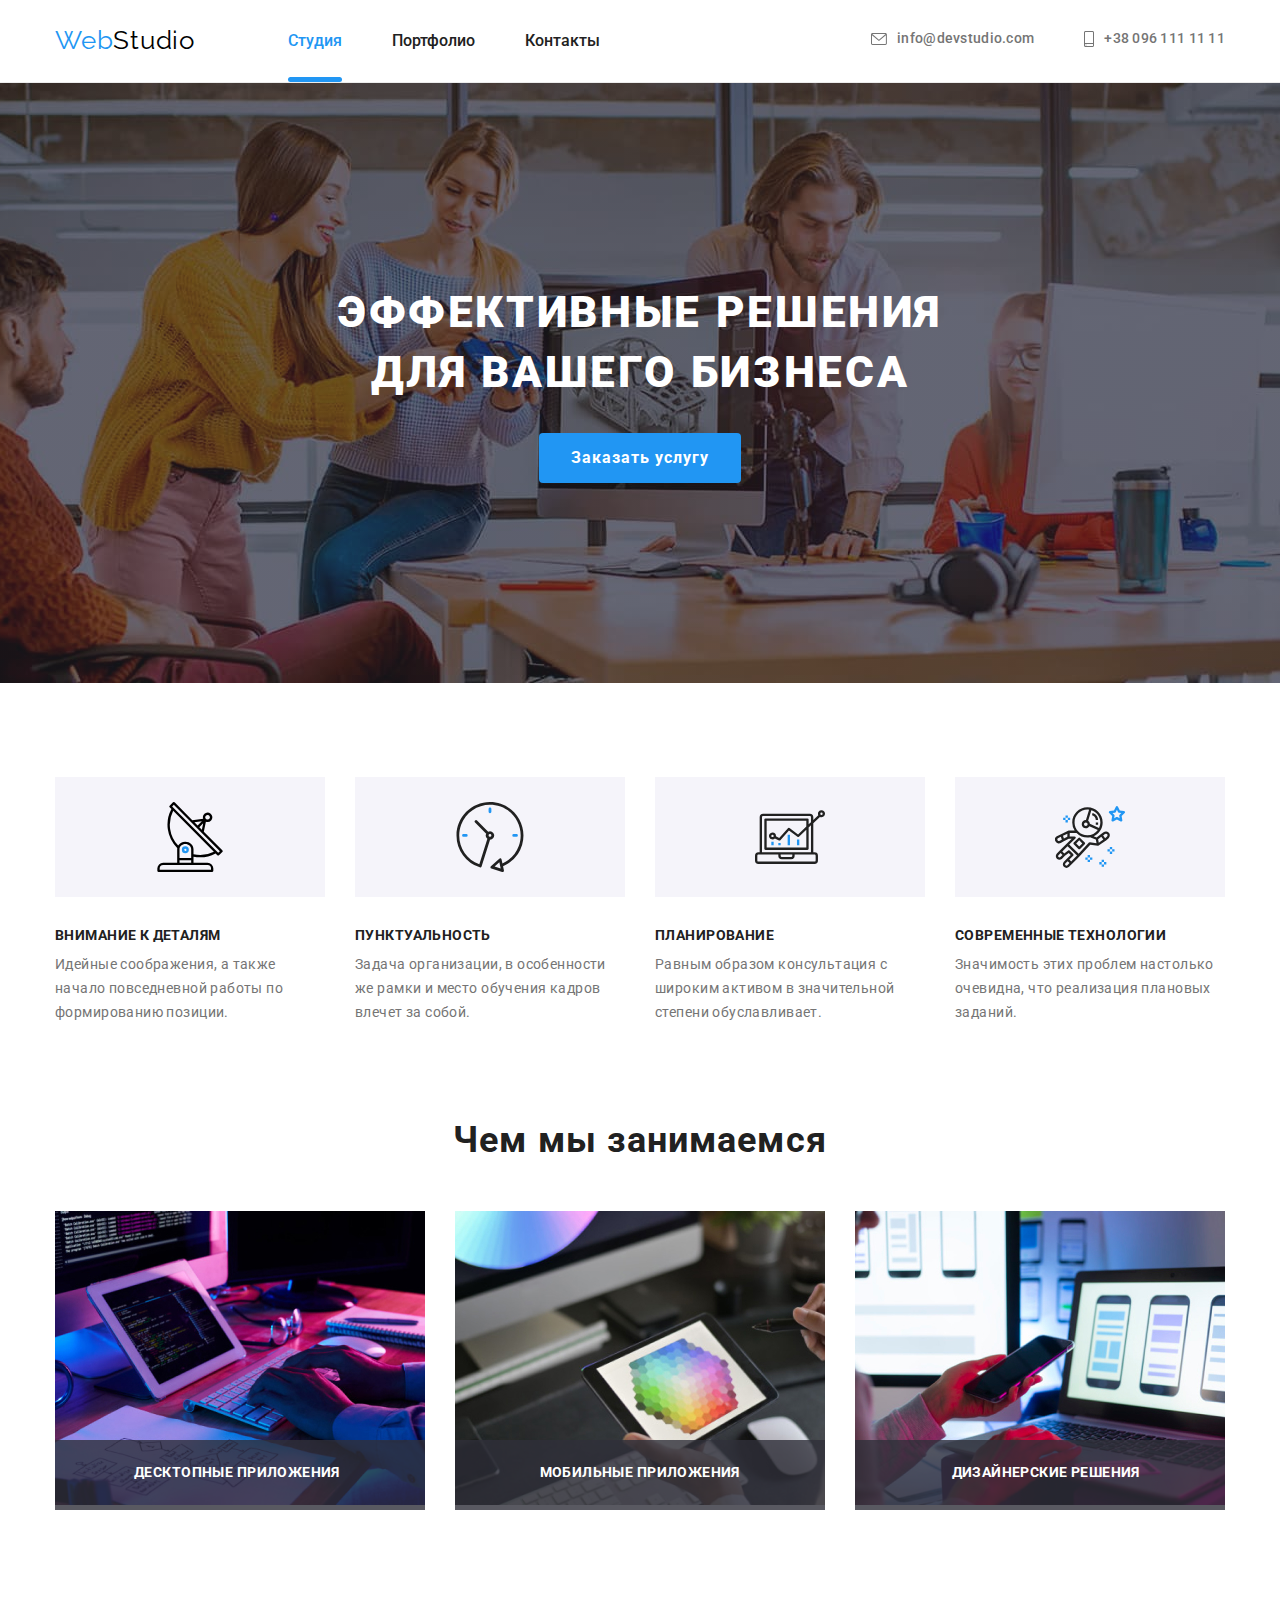
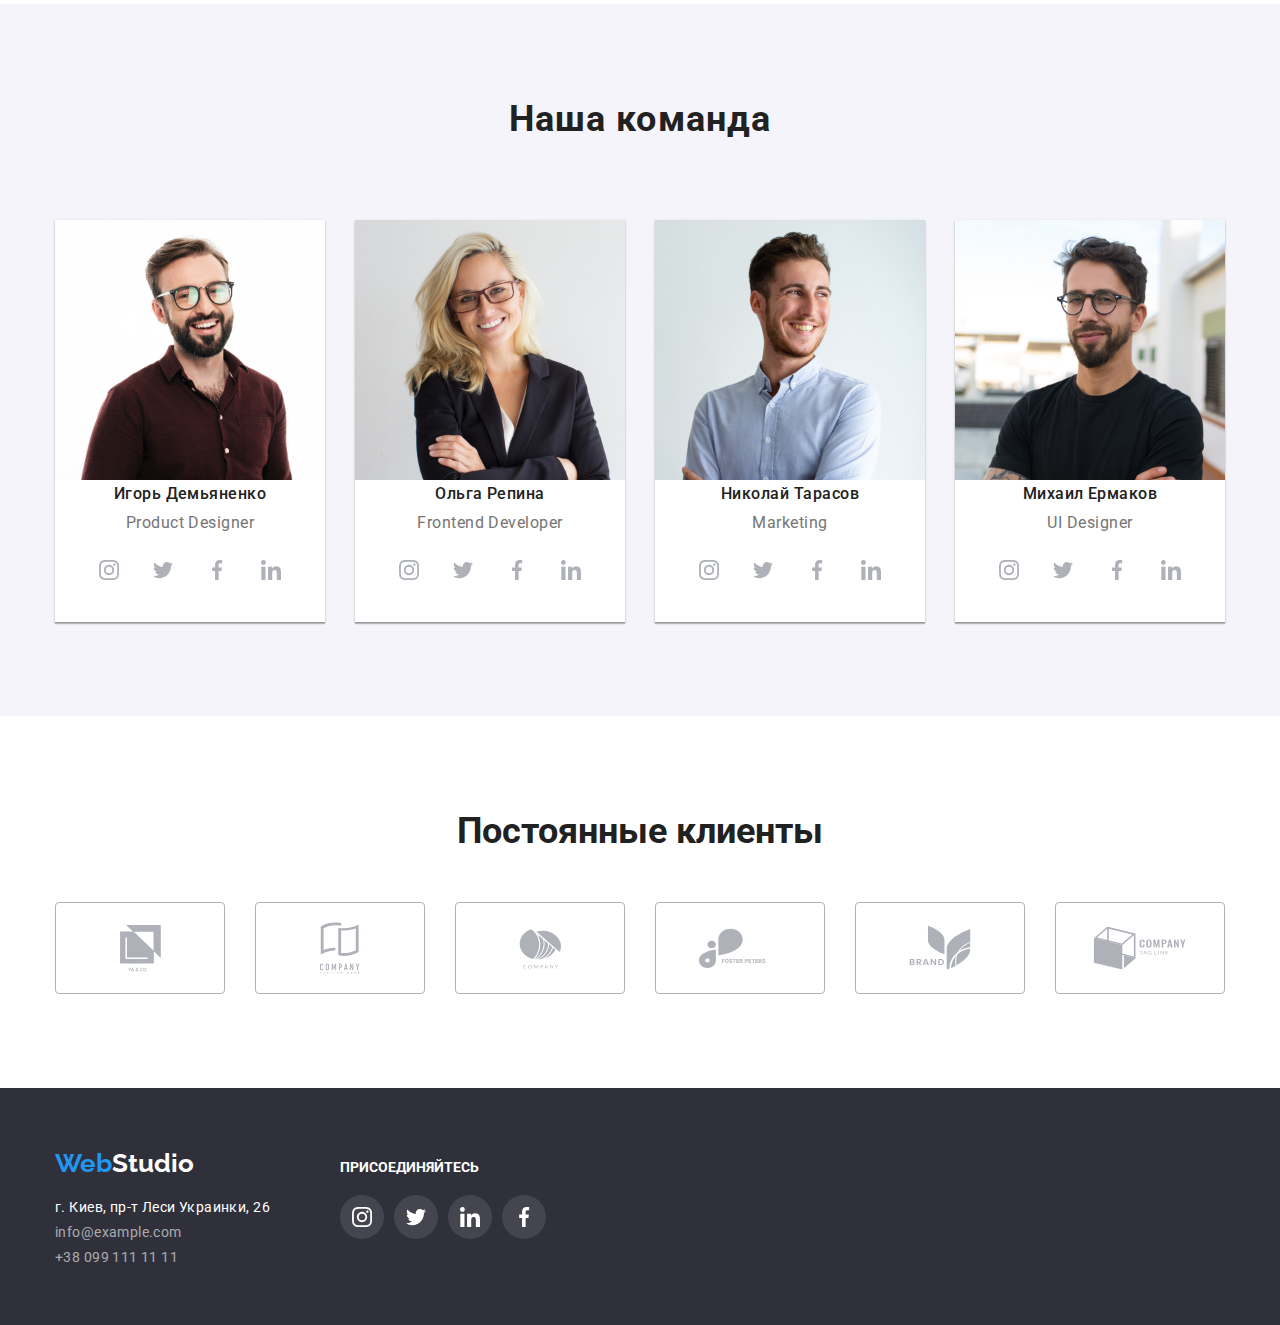
==== index.html @ 8b9a1e79 "начинаем 6 дз" ====
<!DOCTYPE html>
<html lang="ru">
<head>
    <meta charset="UTF-8">
    <meta http-equiv="X-UA-Compatible" content="IE=edge">
    <meta name="viewport" content="width=device-width, initial-scale=1.0">
    <title>goit-markup-hw-01</title>
    <link rel="preconnect" href="https://fonts.gstatic.com">
    <link href="https://fonts.googleapis.com/css2?family=Roboto:wght@400;500;700;900&display=swap" rel="stylesheet">
    <link rel="preconnect" href="https://fonts.gstatic.com">
    <link href="https://fonts.googleapis.com/css2?family=Raleway:wght@700&display=swap" rel="stylesheet">
    <link rel="stylesheet" href="https://cdnjs.cloudflare.com/ajax/libs/modern-normalize/1.0.0/modern-normalize.min.css">
    <link rel="stylesheet" href="./CSS/style.css">
</head>
<body>
    <header class="header">
        <div class="container main-nav">
        <a href="./" class="logo">
            <span class="logo-web">Web</span><span class="logo-studio">Studio</span> </a>
        <nav class="nav-font">
            <ul class="nav-list">
                <li class="item">
                    <a href="#" class="next-link active-link">Студия</a>
                </li>
                <li class="item" >
                    <a href="./portfolio.html" class="next-link">Портфолио</a>
                </li>
                <li class="item">
                    <a href="#" class="next-link">Контакты</a>
                </li>
            </ul>
        </nav>
            <ul class="contact-list">
                <li class="item">
                    <a href="mail:info@devstudio.com" class="contact-link">
                    <svg class="icon" width="16" height="12">
                        <use href="./images/icons/sprite1.svg#icon-envelope"></use>
                    </svg>
                    info@devstudio.com
                    </a>
                </li>
                <li class="item">
                    <a href="tel:+380961111111" class="contact-link">
                    <svg class="icon" width="10" height="16">
                        <use href="./images/icons/sprite1.svg#icon-smartphone"></use>
                    </svg>
                    +38 096 111 11 11
                    </a>
                </li>

            </ul>
        </div>
    
    </header>
    <main>
        <!-- hero -->
        
        <section class="hero-section hero-picture ">
        <div class="container">
          <h1 class="hero-title">Эффективные решения для вашего бизнеса</h1>
          <button class="main-button" type="button" data-modal-open>Заказать услугу</button>
        </div>
        </section>
       
        <!-- About-us -->

        <section class="section">
            <!-- <h2></h2> -->

            <div class="container">
            <ul class="about-us-list">
                <li class="item">
                    <div class="about-us-icon-box">
                        <svg width="70" height="70">
                            <use href="./images/icons/sprite1.svg#icon-antenna"></use>
                        </svg>
                    </div>
                    <h3 class="good-title">Внимание к деталям</h3>
                    <p class="about-good-title">
                        Идейные соображения, а также начало повседневной работы по формированию позиции.
                    </p>
                </li>

                <li class="item">
                    <div class="about-us-icon-box">
                        <svg width="70" height="70">
                            <use href="./images/icons/sprite1.svg#icon-clock"></use>
                        </svg>
                    </div>
                    <h3 class="good-title">Пунктуальность</h3>
                    <p class="about-good-title">
                        Задача организации, в особенности же рамки и место обучения кадров влечет за собой.
                    </p>
                </li>
                
                <li class="item">
                    <div class="about-us-icon-box">
                        <svg width="70" height="70">
                            <use href="./images/icons/sprite1.svg#icon-diagram"></use>
                        </svg>
                    </div>
                    <h3 class="good-title">Планирование</h3>
                    <p class="about-good-title">
                        Равным образом консультация с широким активом в значительной степени обуславливает.
                    </p>
                </li>
                
                <li class="item">
                    <div class="about-us-icon-box">
                        <svg width="70" height="70">
                            <use href="./images/icons/sprite1.svg#icon-astronaut"></use>
                        </svg>
                    </div>
                    <h3 class="good-title">Современные технологии</h3>
                    <p class="about-good-title">
                    Значимость этих проблем настолько очевидна, что реализация плановых заданий.
                </p>
                </li>
            </ul>
            </div>
        </section>

        <!-- what-are-we-doing -->

        <section class="what-are-we-doing-section">
            <div class="container">
            <h2 class="title">Чем мы занимаемся</h2>
            <ul class="about-images-list">
                <li class="item">
                    <div class="range-image">
                    <img src="./images/img.jpg" alt="img" width="370">
                    <div class="range">
                        <p class="range-title">ДЕСКТОПНЫЕ ПРИЛОЖЕНИЯ</p>
                    </div>
                    </div>   
                </li>
                
                <li class="item">
                    <div class="range-image">
                    <img src="./images/img2.jpg" alt="img2" width="370">
                    <div class="range">
                        <p class="range-title">МОБИЛЬНЫЕ ПРИЛОЖЕНИЯ</p>
                    </div>
                    </div>
                </li>

                <li class="item">
                    <div class="range-image">
                    <img src="./images/img3.jpg" alt="img3" width="370">
                    <div class="range">
                        <p class="range-title">ДИЗАЙНЕРСКИЕ РЕШЕНИЯ</p>
                    </div>
                    </div>
                </li>
            </ul>
            </div>
        </section>

        <!-- Our-team -->

        <section class="team-section">
            <div class="container">
            <h2 class="section-title">Наша команда</h2>
            <ul class="team-list">
                <li class="masters-item">
                    <img src="./images/pic1.jpg" alt="pic1" width="270">
                    <div class="team-card-content">
                    <h3 class="member-of-team">Игорь Демьяненко</h3>
                    <p class="position">Product Designer</p>
                    <ul class="social-media-list">
                        <li>
                            <a href="#" class="social-link">
                            <svg class="social-icon-team" width="20" height="20">
                                <use href="./images/icons/sprite1.svg#icon-instagram"></use>
                            </svg>
                            </a>
                        </li>
                        <li>
                            <a href="#" class="social-link">
                            <svg class="social-icon-team" width="20" height="20">
                                <use href="./images/icons/sprite1.svg#icon-twitter"></use>
                            </svg>
                            </a>
                        </li>
                        <li>
                            <a href="#" class="social-link">
                            <svg class="social-icon-team" width="20" height="20">
                                <use href="./images/icons/sprite1.svg#icon-facebook"></use>
                            </svg>
                            </a>
                        </li>
                        <li>
                            <a href="#" class="social-link">
                            <svg class="social-icon-team" width="20" height="20">
                                <use href="./images/icons/sprite1.svg#icon-linkedin"></use>
                            </svg>
                            </a>
                        </li>
                    </ul>
                    </div>
                </li>

                <li class="masters-item">
                    <img src="./images/pic2.jpg" alt="pic2" width="270">
                    <div class="team-card-content">
                    <h3 class="member-of-team">Ольга Репина</h3>
                    <p class="position">Frontend Developer</p>
                    <ul class="social-media-list">
                        <li>
                            <a href="#" class="social-link">
                            <svg class="social-icon-team" width="20" height="20">
                                <use href="./images/icons/sprite1.svg#icon-instagram"></use>
                            </svg>
                            </a>
                        </li>
                        <li>
                            <a href="#" class="social-link">
                            <svg class="social-icon-team" width="20" height="20">
                                <use href="./images/icons/sprite1.svg#icon-twitter"></use>
                            </svg>
                            </a>
                        </li>
                        <li>
                            <a href="#" class="social-link">
                            <svg class="social-icon-team" width="20" height="20">
                                <use href="./images/icons/sprite1.svg#icon-facebook"></use>
                            </svg>
                            </a>
                        </li>
                        <li>
                            <a href="#" class="social-link">
                            <svg class="social-icon-team" width="20" height="20">
                                <use href="./images/icons/sprite1.svg#icon-linkedin"></use>
                            </svg>
                            </a>
                        </li>
                    </ul>
                    </div>
                </li>

                <li class="masters-item">
                    <img src="./images/pic3.jpg" alt="pic3" width="270">
                    <div class="team-card-content">
                    <h3 class="member-of-team">Николай Тарасов</h3>
                    <p class="position">Marketing</p>
                    <ul class="social-media-list">
                        <li>
                            <a href="#" class="social-link">
                            <svg class="social-icon-team" width="20" height="20">
                                <use href="./images/icons/sprite1.svg#icon-instagram"></use>
                            </svg>
                            </a>
                        </li>
                        <li>
                            <a href="#" class="social-link">
                            <svg class="social-icon-team" width="20" height="20">
                                <use href="./images/icons/sprite1.svg#icon-twitter"></use>
                            </svg>
                            </a>
                        </li>
                        <li>
                            <a href="#" class="social-link">
                            <svg class="social-icon-team" width="20" height="20">
                                <use href="./images/icons/sprite1.svg#icon-facebook"></use>
                            </svg>
                            </a>
                        </li>
                        <li>
                            <a href="#" class="social-link">
                            <svg class="social-icon-team" width="20" height="20">
                                <use href="./images/icons/sprite1.svg#icon-linkedin"></use>
                            </svg>
                            </a>
                        </li>
                    </ul>
                    </div>
                </li>

                <li class="masters-item">
                    <img src="./images/pic4.jpg" alt="pic4" width="270">
                    <div class="team-card-content" >
                    <h3 class="member-of-team">Михаил Ермаков</h3>
                    <p class="position">UI Designer</p>
                    <ul class="social-media-list">
                        <li>
                            <a href="#" class="social-link">
                            <svg class="social-icon-team" width="20" height="20">
                                <use href="./images/icons/sprite1.svg#icon-instagram"></use>
                            </svg>
                            </a>
                        </li>
                        <li>
                            <a href="#" class="social-link">
                            <svg class="social-icon-team" width="20" height="20">
                                <use href="./images/icons/sprite1.svg#icon-twitter"></use>
                            </svg>
                            </a>
                        </li>
                        <li>
                            <a href="#" class="social-link">
                            <svg class="social-icon-team" width="20" height="20">
                                <use href="./images/icons/sprite1.svg#icon-facebook"></use>
                            </svg>
                            </a>
                        </li>
                        <li>
                            <a href="#" class="social-link">
                            <svg class="social-icon-team" width="20" height="20">
                                <use href="./images/icons/sprite1.svg#icon-linkedin"></use>
                            </svg>
                            </a>
                        </li>
                    </ul>
                    </div>
                </li>
            </ul>
            </div>
        </section>

        <!-- постоянные клиенты секция -->
        <section class="client-section">
            <div class="container">
                <h2 class="title-client">Постоянные клиенты</h2>
                <ul class="client-list">
                    <li class="client-item-position">
                        <a class="client-link" href="#">
                        <svg class="client-icon" width="41" height="46.7">
                            <use href="./images/icons/sprite1.svg#icon-group1"></use>
                        </svg>
                        </a>
                    </li>
                    <li class="client-item-position">
                        <a class="client-link" href="#">
                        <svg class="client-icon" width="40" height="52">
                            <use href="./images/icons/sprite1.svg#icon-group2"></use>
                        </svg>
                        </a>
                    </li>
                    <li class="client-item-position">
                        <a class="client-link" href="#">
                        <svg class="client-icon" width="42.46" height="43.18">
                            <use href="./images/icons/sprite1.svg#icon-group3"></use>
                        </svg>
                        </a>
                    </li>
                    <li class="client-item-position">
                        <a class="client-link" href="#">
                        <svg class="client-icon" width="84.44" height="40.62">
                            <use href="./images/icons/sprite1.svg#icon-group4"></use>
                        </svg>
                        </a>
                    </li>
                    <li class="client-item-position">
                        <a class="client-link" href="#">
                        <svg class="client-icon" width="62.54" height="45.43">
                            <use href="./images/icons/sprite1.svg#icon-group5"></use>
                        </svg>
                        </a>
                    </li>
                    <li class="client-item-position">
                        <a class="client-link" href="#">
                        <svg class="client-icon" width="93.79" height="43.93">
                            <use href="./images/icons/sprite1.svg#icon-group6"></use>
                        </svg>
                        </a>
                    </li>
                </ul>
            </div>
        </section>

    </main>
    <footer class="footer footer-section">
        <div class="container footer-box">
        <div class="footer-contacts">
        <a href="./" class="logo-footer"> <span class="logo-web-footer">Web</span><span class="logo-studio-footer">Studio</span></a>
        <address>
            <ul class="contact-list-footer">
                <li>
                    <p class="adress-nav">г. Киев, пр-т Леси Украинки, 26</p>
                </li>
                <li>
                    <a href="mail:info@example.com" class="contact-link-footer">info@example.com</a>
                </li>
                <li>
                    <a href="tel:+380991111111" class="contact-link-footer-tel">+38 099 111 11 11</a>
                </li>
            </ul>
        </address>
        </div>

        <div class="footer-social-media-list">
            <p class="join">ПРИСОЕДИНЯЙТЕСЬ</p>
            <ul class="sml-footer">
                <li class="sml-item">
                    <a class="social-link-footer sm-link-footer" href="#">
                    <svg class="footer-social-icon" width="20px" height="20px">
                        <use href="./images/icons/sprite1.svg#icon-instagram"></use>
                    </svg>
                    </a>
                </li>
                <li class="sml-item">
                    <a class="social-link-footer sm-link-footer" href="#">
                    <svg class="footer-social-icon" width="20px" height="20px">
                        <use href="./images/icons/sprite1.svg#icon-twitter"></use>
                    </svg>
                    </a>
                </li>
                <li class="sml-item">
                    <a class="social-link-footer sm-link-footer" href="#">
                    <svg class="footer-social-icon" width="20px" height="20px">
                        <use href="./images/icons/sprite1.svg#icon-linkedin"></use>
                    </svg>
                    </a>
                </li>
                <li class="sml-item">
                    <a class="social-link-footer sm-link-footer" href="#">
                    <svg class="footer-social-icon" width="20px" height="20px">
                        <use href="./images/icons/sprite1.svg#icon-facebook"></use>
                    </svg>
                    </a>
                </li>
            </ul>
        </div>
        </div>
     
    </footer>
    <div class="backdrop is-hidden" data-modal>
        <div class="modal">
            <button class="modal-button" data-modal-close>
                <svg class="modal-icon">
                    <use href="./images/icons/sprite1.svg#icon-close-black"></use>
                </svg>
            </button>
        </div>

    </div>
<script src="./js/modal.js"></script>
</body>
</html>
---- CSS/style.css ----
/* Общее для двух страниц */
:root {
  --main-text-color: #212121;
  --title-text-color: #757575;
  --accent-color: #2196f3;
  --white-color: #ffffff;
  --back-color: #2f303a;
  --background-color: #f5f4fa;
  --box-shadow-color: 0px 1px 3px rgba(0, 0, 0, 0.12),
    0px 1px 1px rgba(0, 0, 0, 0.14), 0px 2px 1px rgba(0, 0, 0, 0.2);
  --main-font: "Roboto", sans-serif;
  --icon-color: #afb1b8;
  --accent-font: "Raleway", sans-serif;
}
*,
*::before,
*::after {
  box-sizing: border-box;
  margin: 0;
  padding: 0;
}
body {
  font-family: var(--main-font);
  color: var(--main-text-color);
}

.img {
  display: block;
  max-width: 100%;
  height: auto;
}

ul {
  list-style: none;
}
a {
  display: block;
  color: inherit;
  text-decoration: none;
}

.section {
  padding-bottom: 94px;
  padding-top: 94px;
}
/* Header-styles */
.header {
  color: var(--main-text-color);
  border-bottom: 1px solid #ececec;
}
.container {
  width: 1200px;
  margin: 0 auto;
  padding: 0 15px;
}

/* logotype */
.logo {
  display: inline-block;
  margin-right: 93px;

  font-family: var(--accent-font);
  font-size: 26px;
  letter-spacing: 0.03em;
}

.logo-web {
  color: var(--accent-color);
}
.logo-studio {
  color: black;
}
/* navigation */
/* выравниваю-с-помощью-флекс */
.main-nav {
  display: flex;
  align-items: center;
}

.nav-list a:hover,
.nav-list a:focus {
  color: var(--accent-color);
}
.nav-list {
  display: flex;
}
.nav-list .item {
  margin-right: 50px;
}

.nav-list .item:last-child {
  margin-right: 0px;
}

.nav-font {
  font-weight: 500;
}
.active-link {
  position: relative;

  color: var(--accent-color);
}

.active-link::after {
  content: "";
  display: block;
  width: 100%;
  height: 5px;
  background-color: var(--accent-color);
  border-radius: 4px;

  position: absolute;
  left: 0;
  bottom: 0;
}

.next-link {
  display: block;
  padding-top: 32px;
  padding-bottom: 32px;
}

.contact-link {
  font-family: var(--main-font);
  font-weight: 500;
  font-size: 14px;
  line-height: 1.143px;
  letter-spacing: 0.02em;
  color: var(--title-text-color);

  display: inline-flex;
  align-items: center;
}

.contact-list li:not(:first-child) {
  margin-left: 50px;
}

.contact-list {
  margin-left: auto;
  display: flex;
  color: var(--main-text-color);
}

.contact-list .item + .item {
  margin-left: 50px;
}
.contact-list a:hover {
  color: var(--accent-color);
}

.icon {
  fill: currentColor;
  margin-right: 10px;
}
/* Header-styles */

/* Main-styles */
/* Hero */
.hero-section {
  background-color: var(--back-color);
  color: var(--white-color);
  height: 600px;

  padding-top: 200px;
  padding-bottom: 200px;
  text-align: center;
}

.hero-picture {
  max-width: 1600px;
  margin-left: auto;
  margin-right: auto;
  background-image: linear-gradient(
      rgba(47, 48, 58, 0.4),
      rgba(47, 48, 58, 0.4)
    ),
    url(../images/Fonhero.jpg);
  background-repeat: no-repeat;
  background-position: center;
  background-size: cover;
}

.hero-title {
  margin: 0 auto;
  width: 696px;

  margin-bottom: 30px;
  font-weight: 900;
  font-size: 44px;
  line-height: 1.363;
  text-align: center;
  letter-spacing: 0.06em;
  text-transform: uppercase;
}

.main-button {
  min-width: 200px;
  padding: 10px 32px;
  border: none;
  border-radius: 4px;

  font-weight: 700;
  font-size: 16px;
  line-height: 1.875;
  align-items: center;
  text-align: center;
  letter-spacing: 0.06em;
  color: var(--white-color);
  background-color: var(--accent-color);
}

.main-button:hover,
.main-button:focus {
  background-color: var(--accent-color);
  color: var(--white-color);
  cursor: pointer;
}

/* Hero */

/* About-us */
.about-us-icon-box {
  width: 270px;
  height: 120px;
  display: flex;
  justify-content: center;
  align-items: center;
  margin-bottom: 30px;
  background-color: var(--background-color);
}
.about-us-list {
  display: flex;
}

.about-us-list .item {
  margin-right: 30px;
}
.about-us-list .item:last-child {
  margin-right: 0px;
}

.good-title {
  width: 270px;
  margin-bottom: 10px;

  font-family: var(--main-font);
  font-weight: 700;
  font-size: 14px;
  line-height: 1.143;
  letter-spacing: 0.03em;
  text-transform: uppercase;
  color: var(--main-text-color);
}
.about-good-title {
  width: 270px;

  font-family: var(--title-text-color);
  font-weight: 400;
  font-size: 14px;
  line-height: 1.714;
  letter-spacing: 0.03em;
  color: var(--title-text-color);
}
/* About-us */

/* What-are-we-doing */
.what-are-we-doing-section {
  padding-top: 0px;
  padding-bottom: 94px;
}
.about-images-list {
  display: inline-block;
  display: flex;
}

.about-images-list li {
  width: 370px;
}

.about-images-list li:not(:last-child) {
  margin-right: 30px;
}
.title {
  margin: 0 auto;
  margin-bottom: 50px;

  font-size: 36px;
  line-height: 1.167;
  letter-spacing: 0.03em;
  color: var(--main-text-color);
  text-align: center;
}

.range-image {
  position: relative;
}

.range-image::before {
  content: "";
  display: inline-block;
  position: absolute;
  width: 100%;
  height: 70px;
  bottom: 0;
  background-color: #2f303acc;
}

.range {
  position: absolute;
  bottom: 10%;
  right: 23%;
}

.range-title {
  font-family: var(--main-font);
  font-weight: 700;
  font-size: 14px;
  line-height: 1.142;
  letter-spacing: 0.03em;
  color: var(--white-color);
  /* text-align: center; */
}

/* What-are-we-doing */

/* Our-team */
.team-section {
  background-color: var(--background-color);
  padding-top: 94px;
  padding-bottom: 94px;
}

.team-list {
  display: flex;
  flex-wrap: wrap;
}

.team-list > .masters-item {
  background-color: var(--white-color);
  box-shadow: 0px 1px 3px rgba(0, 0, 0, 0.12), 0px 1px 1px rgba(0, 0, 0, 0.14),
    0px 2px 1px rgba(0, 0, 0, 0.2);

  margin-top: 30px;
}

.team-list > .masters-item:not(:first-child) {
  margin-left: 30px;
}

.section-title {
  margin-bottom: 50px;

  font-size: 36px;
  line-height: 1.167;
  letter-spacing: 0.03em;
  color: var(--main-text-color);
  text-align: center;
}

.team-content {
  padding: 30px 0;
  box-shadow: var(--box-shadow-color);
  border-radius: 0px 0px 4px 4px;
}
.masters-item {
  width: 270px;
  text-align: center;
}
.member-of-team {
  margin-bottom: 10px;

  font-weight: 500;
  font-size: 16px;
  line-height: 1.187;
  letter-spacing: 0.03em;
  color: var(--main-text-color);
}
.position {
  font-weight: 400;
  font-size: 16px;
  line-height: 1.187;
  letter-spacing: 0.03em;
  margin-bottom: 16px;
  color: var(--title-text-color);
}

.social-media-list {
  display: flex;
  justify-content: center;
  margin-bottom: 30px;
  margin-left: 32px;
  margin-right: 32px;
}
.social-media-list li:not(:last-child) {
  margin-right: 10px;
}

.social-link {
  width: 44px;
  height: 44px;
  border-radius: 50%;
  display: flex;
  justify-content: center;
  align-items: center;
}

.social-link {
  fill: var(--icon-color);
}

.social-link:hover,
.social-link:focus {
  background-color: var(--accent-color);
  fill: var(--white-color);
}

/* третий вариант НЕ ВаРиант */
/* .social-link {
  color: var(--white-color);
  background-color: var(--accent-color);
}

.social-link:hover {
  color: var(--white-color);
  background-color: var(--accent-color);
} */

/* Второй вариант не подошел */

/* .icon-hover:hover,
.icon-hover:focus {
  background-color: var(--accent-color);
}

.social-link:hover .social-icon-team,
.social-link:focus .social-icon-team {
  fill: var(--white-color);
} */

/* Первый вариант не подошел */

/* .social-media-list li:hover {
  background-color: var(--accent-color);
}

.social-icon-team:hover {
  fill: var(--white-color);
} */

.sm-link-footer {
  color: inherit;
  background-color: rgba(255, 255, 255, 0.1);
}
.social-link-footer {
  width: 44px;
  height: 44px;
  display: flex;
  justify-content: center;
  align-items: center;
  border-radius: 50%;
}

.social-link-footer:hover {
  background-color: var(--accent-color);
}
/* Our-team */

/* Client-section */

.client-section {
  padding: 94px 0;
  margin: 0 auto;
}

.title-client {
  margin-bottom: 50px;
  text-align: center;
  font-weight: 700;
  font-size: 36px;
  line-height: 1.17;
}

.client-list {
  display: flex;
  flex-wrap: wrap;
}
.client-list > .client-item-position:not(:last-child) {
  margin-right: 30px;
}

.client-link {
  width: 170px;
  height: 92px;
  display: flex;
  justify-content: center;
  align-items: center;
  border-radius: 4px;
  border: 1px solid var(--icon-color);
  color: var(--icon-color);
}
.client-icon {
  display: flex;
  max-width: 100%;
  fill: currentColor;
}

.client-link:hover .client-icon,
.client-link:focus .client-icon {
  fill: var(--accent-color);
}

.client-link:hover,
.client-link:focus {
  border-color: var(--accent-color);
}

/* Client-section */

/* Contacts-footer */

.footer {
  padding-top: 60px;
  padding-bottom: 60px;
  background-color: var(--back-color);
}
.footer-section {
  /* padding: 94px 0; */
  margin: 0 auto;
}

.footer-box {
  display: flex;
  align-items: baseline;
}
.footer-contacts {
  margin-right: 70px;
}
.logo-footer {
  display: inline-block;
  /* margin-top: 60px; */
  margin-bottom: 20px;
  font-family: var(--accent-font);
  font-weight: 700;
  font-style: normal;
  font-size: 26px;
  line-height: 1.174;
}

.logo-footer-portfolio {
  display: inline-block;
  /* margin-top: 60px; */
  margin-bottom: 20px;
  font-family: var(--accent-font);
  font-weight: 700;
  font-style: normal;
  font-size: 26px;
  line-height: 1.174;
}
.logo-web-footer {
  color: var(--accent-color);
}

.logo-studio-footer {
  color: var(--white-color);
}

.contact-list-footer {
  display: flex;
  flex-direction: column;

  font-style: normal;
  font-weight: 400;
  font-size: 14px;
  letter-spacing: 00.03em;
  color: var(--main-text-color);
}
.adress-nav {
  margin-bottom: 9px;
  color: var(--white-color);
}
.contact-link-footer {
  display: inline-block;
  margin-bottom: 9px;
  color: rgba(255, 255, 255, 0.6);
}
.contact-link-footer-tel {
  display: inline-block;
  color: rgba(255, 255, 255, 0.6);
}

.join {
  margin-bottom: 20px;
  font-size: 14px;
  line-height: 1.143;
  font-weight: 700;
  text-transform: uppercase;
  color: var(--white-color);
}

.footer-social-icon {
  fill: var(--white-color);
}
.sml-footer {
  display: flex;
}

.sml-item:not(:last-child) {
  margin-right: 10px;
}

/* contacts-footer */

/* PORTFOLIO-STILES */

/* Header-stiles-portfolio-copy-from-main*/

.button-section {
  padding-top: 94px;
  padding-bottom: 94px;
}
.button-position {
  display: flex;
  justify-content: center;
  margin-bottom: 34px;
}

.button-position li:not(:last-child) {
  margin-right: 8px;
}

.button-list-first {
  display: inline-block;
  border: 1px solid transparent;
  border-radius: 4px;
  padding: 6px 24px;

  font-weight: 500;
  font-size: 16px;
  line-height: 1.625;
  letter-spacing: 0.03em;
}

.button-list {
  display: inline-block;
  padding: 6px 24px;
  background-color: var(--background-color);
  border-radius: 4px;
  border: 1px solid transparent;

  font-weight: 500;
  font-size: 16px;
  line-height: 1.625;
  letter-spacing: 0.03em;
  color: var(--main-text-color);
}

.button-list-first:hover,
.button-list-first:focus {
  background-color: var(--accent-color);
  color: var(--white-color);
  cursor: pointer;
  box-shadow: 0px 3px 1px rgb(0 0 0 / 10%), 0px 1px 2px rgb(0 0 0 / 8%),
    0px 2px 2px rgb(0 0 0 / 12%);
}

.button-list:hover,
.button-list:focus {
  background-color: var(--accent-color);
  color: var(--white-color);
  cursor: pointer;
  box-shadow: 0px 3px 1px rgb(0 0 0 / 10%), 0px 1px 2px rgb(0 0 0 / 8%),
    0px 2px 2px rgb(0 0 0 / 12%);
}
/* Button-list */

/* Card-list */

.card-list {
  padding: 0px;
  margin: 0px;
  display: flex;
  list-style: none;

  flex-wrap: wrap;
  margin-right: -30px;
  margin-bottom: -30px;
}

/* НЕ-МОГУ-это-раскомитить(то-что-внизу) */

/* /* /* }  */

.card-link {
  display: inline-block;
  flex-direction: column;
  transition: var(--box-shadow-color) 250ms cubic-bezier(0.4, 0, 0.2, 1);
}

/* .card-link:hover .tehnokriak {
  opacity: 1;
}

.kriak-up:hover::before {
  opacity: 1;
}

.kriak-up::before {
  content: "";
  position: absolute;
  top: 0;
  left: 0;
  width: 100%;
  height: 100%;
  background-color: rgba(33, 150, 243, 0.9);
  opacity: 0;
} */

.kriak-up {
  position: relative;
  overflow: hidden;
}

/* .kriak-position {
  position: absolute;
  top: 25%;
  left: 5%;
  transform: translate(-50%, -50%);
} */

.tehnokriak {
  position: absolute;
  top: 100%;
  left: 0;
  width: 100%;
  height: 100%;
  display: flex;
  justify-content: left;
  align-items: center;
  padding: 0 24px;
  background-color: rgba(33, 150, 243, 0.9);

  font-size: 18px;
  line-height: 1.56;
  letter-spacing: 0.03em;
  color: var(--white-color);
  transition: 250ms cubic-bezier(0.4, 0, 0.2, 1);
}

.card-link:hover .tehnokriak,
.card-link:focus .tehnokriak {
  transform: translateY(-100%);
}
/* .tehnokriak {
  font-family: var(--main-font);
  font-weight: 400;
  font-size: 18px;
  line-height: 1.473;
  letter-spacing: 0.03em;
  opacity: 0;
  position: absolute;
  top: 25%;
  left: 5%;
  
} */

.card-item:hover {
  box-shadow: 0px 1px 3px rgba(0, 0, 0, 0.12), 0px 1px 1px rgba(0, 0, 0, 0.14),
    0px 2px 1px rgba(0, 0, 0, 0.2);
}

.card-list > .card-item {
  flex-basis: calc(100% / 3 - 30px);
  background-color: var(--white-color);
  margin-right: 30px;
  margin-bottom: 30px;
}

.card-bottom-position {
  padding: 20px 24px;
  border-bottom: 1px solid #eeeeee;
  border-left: 1px solid #eeeeee;
  border-right: 1px solid #eeeeee;
}

.card-title {
  margin-bottom: 4px;

  font-size: 18px;
  line-height: 2;
  letter-spacing: 0.06em;
  color: var(--main-text-color);
}
.explanation-about {
  font-weight: 400;
  font-size: 16px;
  line-height: 1.875;
  letter-spacing: 0.03em;
  color: var(--title-text-color);
}
/* Card-lit */

.backdrop {
  position: fixed;
  top: 0;
  left: 0;
  width: 100%;
  height: 100%;
  background-color: rgba(0, 0, 0, 0.2);
}

.backdrop.is-hidden {
  visibility: hidden;

  opacity: 0;
  pointer-events: none;
  transition: opacity 300ms cubic-bezier(0.4, 0, 0.2, 1),
    visibility 300ms cubic-bezier(0.4, 0, 0.2, 1);
}

.is-hidden {
  visibility: hidden;

  opacity: 0;
  pointer-events: none;
  transition: opacity 300ms cubic-bezier(0.4, 0, 0.2, 1),
    visibility 300ms cubic-bezier(0.4, 0, 0.2, 1);
}

.modal {
  position: absolute;
  top: 50%;
  left: 50%;
  transform: translate(-50%, -50%);
  width: 528px;
  height: 581px;
  background-color: var(--white-color);
  padding: 9px;
}
.modal-button {
  position: absolute;
  right: 8px;
  top: 8px;
  display: flex;
  justify-content: center;
  align-items: center;
  width: 30px;
  height: 30px;
  border-radius: 50%;
  border: 1px solid rgba(0, 0, 0, 0.1);
  cursor: pointer;
}

.modal-button:hover,
.modal-button:focus {
  border-color: var(--accent-color);
  color: var(--accent-color);
}

.modal-icon {
  width: 18px;
  height: 18px;
  fill: currentColor;
}
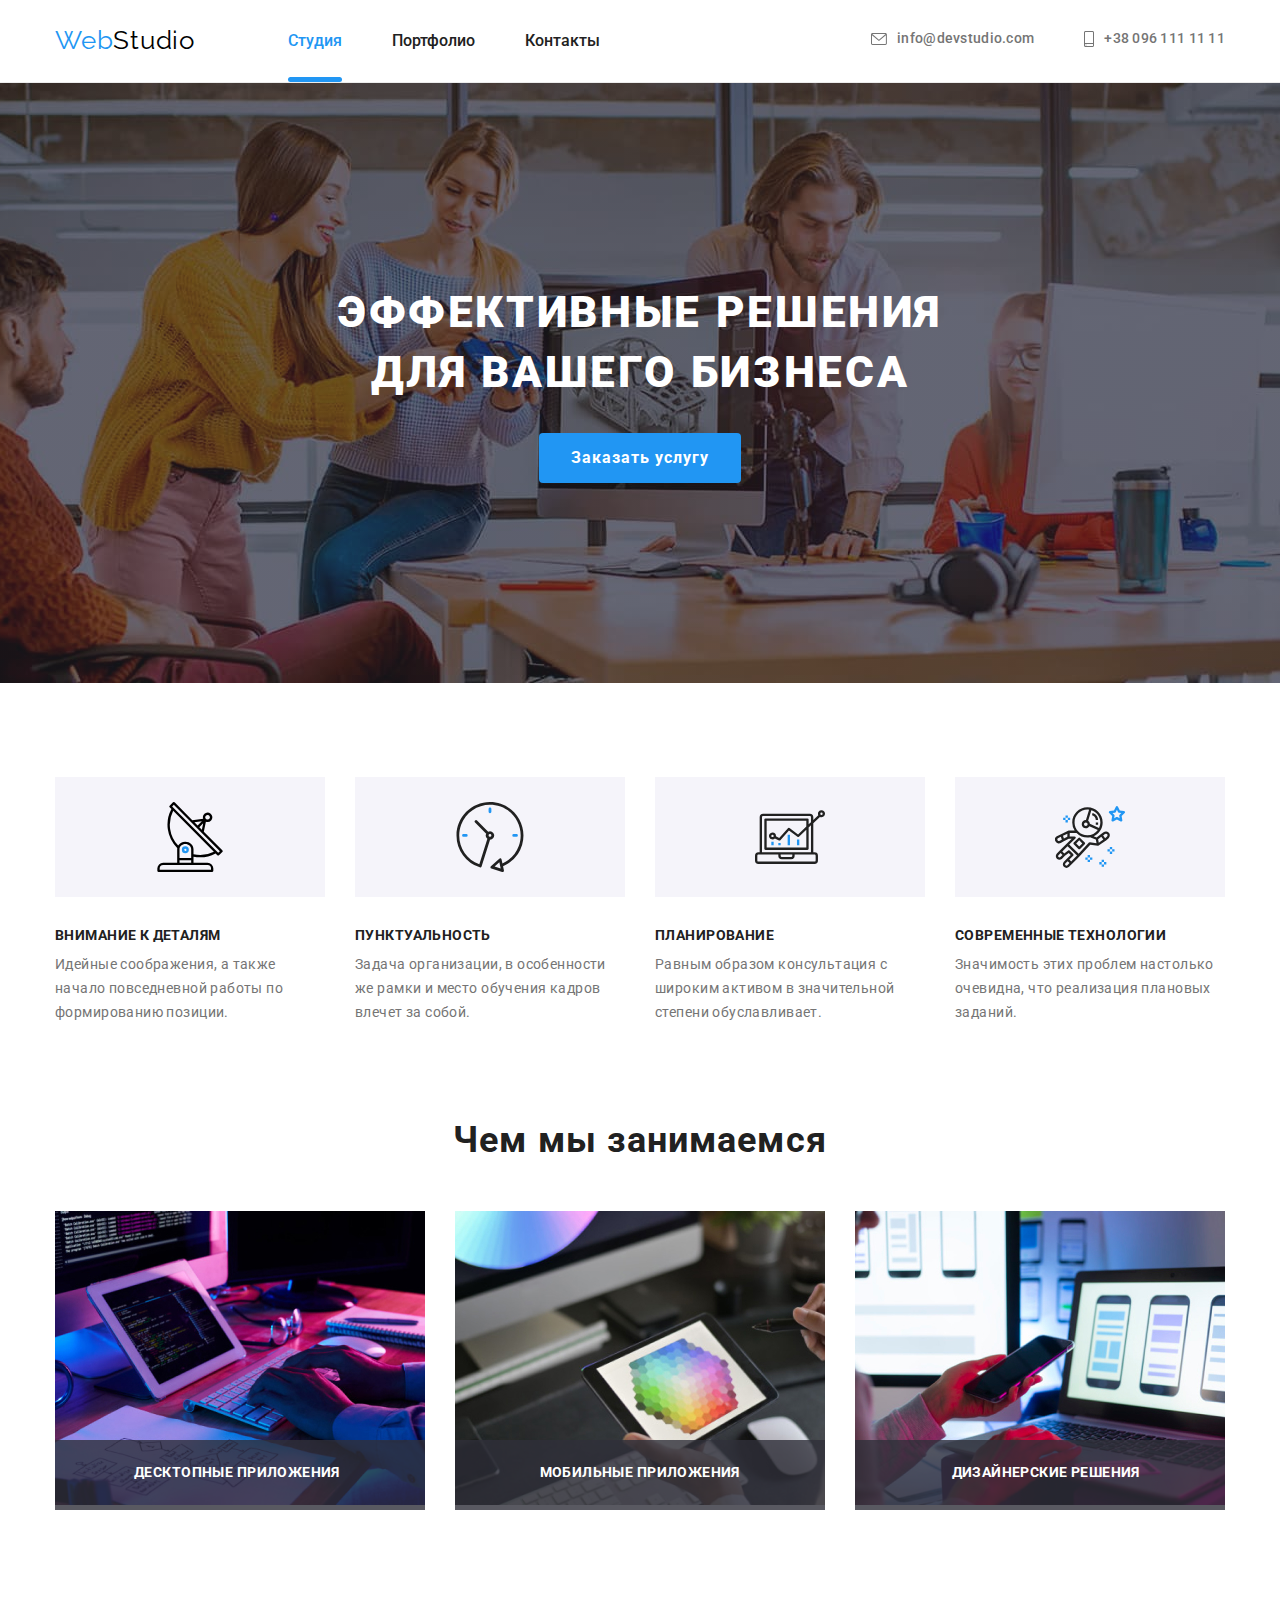
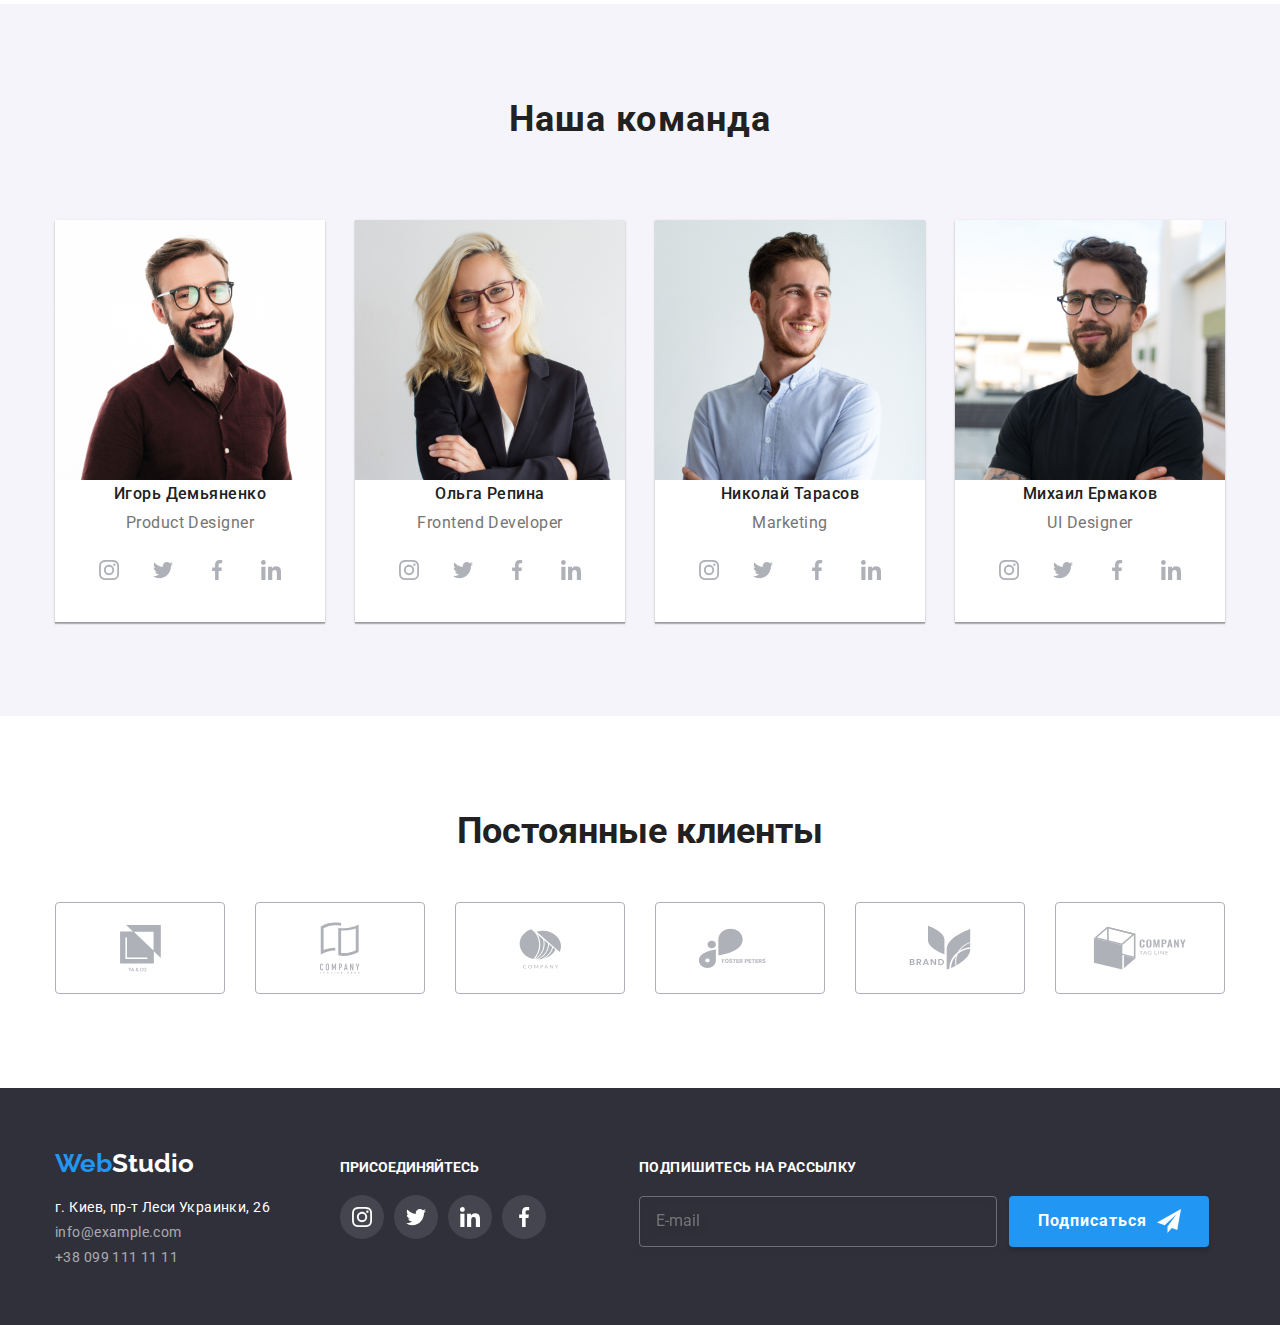
==== commit 68b56843: "Закончила 6 ДЗ!!!!!!" ====
--- a/index.html
+++ b/index.html
@@ -1,5 +1,6 @@
 <!DOCTYPE html>
 <html lang="ru">
+
 <head>
     <meta charset="UTF-8">
     <meta http-equiv="X-UA-Compatible" content="IE=edge">
@@ -9,114 +10,116 @@
     <link href="https://fonts.googleapis.com/css2?family=Roboto:wght@400;500;700;900&display=swap" rel="stylesheet">
     <link rel="preconnect" href="https://fonts.gstatic.com">
     <link href="https://fonts.googleapis.com/css2?family=Raleway:wght@700&display=swap" rel="stylesheet">
-    <link rel="stylesheet" href="https://cdnjs.cloudflare.com/ajax/libs/modern-normalize/1.0.0/modern-normalize.min.css">
+    <link rel="stylesheet"
+        href="https://cdnjs.cloudflare.com/ajax/libs/modern-normalize/1.0.0/modern-normalize.min.css">
     <link rel="stylesheet" href="./CSS/style.css">
 </head>
+
 <body>
     <header class="header">
         <div class="container main-nav">
-        <a href="./" class="logo">
-            <span class="logo-web">Web</span><span class="logo-studio">Studio</span> </a>
-        <nav class="nav-font">
-            <ul class="nav-list">
-                <li class="item">
-                    <a href="#" class="next-link active-link">Студия</a>
-                </li>
-                <li class="item" >
-                    <a href="./portfolio.html" class="next-link">Портфолио</a>
-                </li>
-                <li class="item">
-                    <a href="#" class="next-link">Контакты</a>
-                </li>
-            </ul>
-        </nav>
+            <a href="./" class="logo">
+                <span class="logo-web">Web</span><span class="logo-studio">Studio</span> </a>
+            <nav class="nav-font">
+                <ul class="nav-list">
+                    <li class="item">
+                        <a href="#" class="next-link active-link">Студия</a>
+                    </li>
+                    <li class="item">
+                        <a href="./portfolio.html" class="next-link">Портфолио</a>
+                    </li>
+                    <li class="item">
+                        <a href="#" class="next-link">Контакты</a>
+                    </li>
+                </ul>
+            </nav>
             <ul class="contact-list">
                 <li class="item">
                     <a href="mail:info@devstudio.com" class="contact-link">
-                    <svg class="icon" width="16" height="12">
-                        <use href="./images/icons/sprite1.svg#icon-envelope"></use>
-                    </svg>
-                    info@devstudio.com
+                        <svg class="icon" width="16" height="12">
+                            <use href="./images/icons/sprite1.svg#icon-envelope"></use>
+                        </svg>
+                        info@devstudio.com
                     </a>
                 </li>
                 <li class="item">
                     <a href="tel:+380961111111" class="contact-link">
-                    <svg class="icon" width="10" height="16">
-                        <use href="./images/icons/sprite1.svg#icon-smartphone"></use>
-                    </svg>
-                    +38 096 111 11 11
+                        <svg class="icon" width="10" height="16">
+                            <use href="./images/icons/sprite1.svg#icon-smartphone"></use>
+                        </svg>
+                        +38 096 111 11 11
                     </a>
                 </li>
 
             </ul>
         </div>
-    
+
     </header>
     <main>
         <!-- hero -->
-        
+
         <section class="hero-section hero-picture ">
-        <div class="container">
-          <h1 class="hero-title">Эффективные решения для вашего бизнеса</h1>
-          <button class="main-button" type="button" data-modal-open>Заказать услугу</button>
-        </div>
+            <div class="container">
+                <h1 class="hero-title">Эффективные решения для вашего бизнеса</h1>
+                <button class="main-button" type="button" data-modal-open>Заказать услугу</button>
+            </div>
         </section>
-       
+
         <!-- About-us -->
 
         <section class="section">
             <!-- <h2></h2> -->
 
             <div class="container">
-            <ul class="about-us-list">
-                <li class="item">
-                    <div class="about-us-icon-box">
-                        <svg width="70" height="70">
-                            <use href="./images/icons/sprite1.svg#icon-antenna"></use>
-                        </svg>
-                    </div>
-                    <h3 class="good-title">Внимание к деталям</h3>
-                    <p class="about-good-title">
-                        Идейные соображения, а также начало повседневной работы по формированию позиции.
-                    </p>
-                </li>
-
-                <li class="item">
-                    <div class="about-us-icon-box">
-                        <svg width="70" height="70">
-                            <use href="./images/icons/sprite1.svg#icon-clock"></use>
-                        </svg>
-                    </div>
-                    <h3 class="good-title">Пунктуальность</h3>
-                    <p class="about-good-title">
-                        Задача организации, в особенности же рамки и место обучения кадров влечет за собой.
-                    </p>
-                </li>
-                
-                <li class="item">
-                    <div class="about-us-icon-box">
-                        <svg width="70" height="70">
-                            <use href="./images/icons/sprite1.svg#icon-diagram"></use>
-                        </svg>
-                    </div>
-                    <h3 class="good-title">Планирование</h3>
-                    <p class="about-good-title">
-                        Равным образом консультация с широким активом в значительной степени обуславливает.
-                    </p>
-                </li>
-                
-                <li class="item">
-                    <div class="about-us-icon-box">
-                        <svg width="70" height="70">
-                            <use href="./images/icons/sprite1.svg#icon-astronaut"></use>
-                        </svg>
-                    </div>
-                    <h3 class="good-title">Современные технологии</h3>
-                    <p class="about-good-title">
-                    Значимость этих проблем настолько очевидна, что реализация плановых заданий.
-                </p>
-                </li>
-            </ul>
+                <ul class="about-us-list">
+                    <li class="item">
+                        <div class="about-us-icon-box">
+                            <svg width="70" height="70">
+                                <use href="./images/icons/sprite1.svg#icon-antenna"></use>
+                            </svg>
+                        </div>
+                        <h3 class="good-title">Внимание к деталям</h3>
+                        <p class="about-good-title">
+                            Идейные соображения, а также начало повседневной работы по формированию позиции.
+                        </p>
+                    </li>
+
+                    <li class="item">
+                        <div class="about-us-icon-box">
+                            <svg width="70" height="70">
+                                <use href="./images/icons/sprite1.svg#icon-clock"></use>
+                            </svg>
+                        </div>
+                        <h3 class="good-title">Пунктуальность</h3>
+                        <p class="about-good-title">
+                            Задача организации, в особенности же рамки и место обучения кадров влечет за собой.
+                        </p>
+                    </li>
+
+                    <li class="item">
+                        <div class="about-us-icon-box">
+                            <svg width="70" height="70">
+                                <use href="./images/icons/sprite1.svg#icon-diagram"></use>
+                            </svg>
+                        </div>
+                        <h3 class="good-title">Планирование</h3>
+                        <p class="about-good-title">
+                            Равным образом консультация с широким активом в значительной степени обуславливает.
+                        </p>
+                    </li>
+
+                    <li class="item">
+                        <div class="about-us-icon-box">
+                            <svg width="70" height="70">
+                                <use href="./images/icons/sprite1.svg#icon-astronaut"></use>
+                            </svg>
+                        </div>
+                        <h3 class="good-title">Современные технологии</h3>
+                        <p class="about-good-title">
+                            Значимость этих проблем настолько очевидна, что реализация плановых заданий.
+                        </p>
+                    </li>
+                </ul>
             </div>
         </section>
 
@@ -124,35 +127,35 @@
 
         <section class="what-are-we-doing-section">
             <div class="container">
-            <h2 class="title">Чем мы занимаемся</h2>
-            <ul class="about-images-list">
-                <li class="item">
-                    <div class="range-image">
-                    <img src="./images/img.jpg" alt="img" width="370">
-                    <div class="range">
-                        <p class="range-title">ДЕСКТОПНЫЕ ПРИЛОЖЕНИЯ</p>
-                    </div>
-                    </div>   
-                </li>
-                
-                <li class="item">
-                    <div class="range-image">
-                    <img src="./images/img2.jpg" alt="img2" width="370">
-                    <div class="range">
-                        <p class="range-title">МОБИЛЬНЫЕ ПРИЛОЖЕНИЯ</p>
-                    </div>
-                    </div>
-                </li>
-
-                <li class="item">
-                    <div class="range-image">
-                    <img src="./images/img3.jpg" alt="img3" width="370">
-                    <div class="range">
-                        <p class="range-title">ДИЗАЙНЕРСКИЕ РЕШЕНИЯ</p>
-                    </div>
-                    </div>
-                </li>
-            </ul>
+                <h2 class="title">Чем мы занимаемся</h2>
+                <ul class="about-images-list">
+                    <li class="item">
+                        <div class="range-image">
+                            <img src="./images/img.jpg" alt="img" width="370">
+                            <div class="range">
+                                <p class="range-title">ДЕСКТОПНЫЕ ПРИЛОЖЕНИЯ</p>
+                            </div>
+                        </div>
+                    </li>
+
+                    <li class="item">
+                        <div class="range-image">
+                            <img src="./images/img2.jpg" alt="img2" width="370">
+                            <div class="range">
+                                <p class="range-title">МОБИЛЬНЫЕ ПРИЛОЖЕНИЯ</p>
+                            </div>
+                        </div>
+                    </li>
+
+                    <li class="item">
+                        <div class="range-image">
+                            <img src="./images/img3.jpg" alt="img3" width="370">
+                            <div class="range">
+                                <p class="range-title">ДИЗАЙНЕРСКИЕ РЕШЕНИЯ</p>
+                            </div>
+                        </div>
+                    </li>
+                </ul>
             </div>
         </section>
 
@@ -160,160 +163,160 @@
 
         <section class="team-section">
             <div class="container">
-            <h2 class="section-title">Наша команда</h2>
-            <ul class="team-list">
-                <li class="masters-item">
-                    <img src="./images/pic1.jpg" alt="pic1" width="270">
-                    <div class="team-card-content">
-                    <h3 class="member-of-team">Игорь Демьяненко</h3>
-                    <p class="position">Product Designer</p>
-                    <ul class="social-media-list">
-                        <li>
-                            <a href="#" class="social-link">
-                            <svg class="social-icon-team" width="20" height="20">
-                                <use href="./images/icons/sprite1.svg#icon-instagram"></use>
-                            </svg>
-                            </a>
-                        </li>
-                        <li>
-                            <a href="#" class="social-link">
-                            <svg class="social-icon-team" width="20" height="20">
-                                <use href="./images/icons/sprite1.svg#icon-twitter"></use>
-                            </svg>
-                            </a>
-                        </li>
-                        <li>
-                            <a href="#" class="social-link">
-                            <svg class="social-icon-team" width="20" height="20">
-                                <use href="./images/icons/sprite1.svg#icon-facebook"></use>
-                            </svg>
-                            </a>
-                        </li>
-                        <li>
-                            <a href="#" class="social-link">
-                            <svg class="social-icon-team" width="20" height="20">
-                                <use href="./images/icons/sprite1.svg#icon-linkedin"></use>
-                            </svg>
-                            </a>
-                        </li>
-                    </ul>
-                    </div>
-                </li>
-
-                <li class="masters-item">
-                    <img src="./images/pic2.jpg" alt="pic2" width="270">
-                    <div class="team-card-content">
-                    <h3 class="member-of-team">Ольга Репина</h3>
-                    <p class="position">Frontend Developer</p>
-                    <ul class="social-media-list">
-                        <li>
-                            <a href="#" class="social-link">
-                            <svg class="social-icon-team" width="20" height="20">
-                                <use href="./images/icons/sprite1.svg#icon-instagram"></use>
-                            </svg>
-                            </a>
-                        </li>
-                        <li>
-                            <a href="#" class="social-link">
-                            <svg class="social-icon-team" width="20" height="20">
-                                <use href="./images/icons/sprite1.svg#icon-twitter"></use>
-                            </svg>
-                            </a>
-                        </li>
-                        <li>
-                            <a href="#" class="social-link">
-                            <svg class="social-icon-team" width="20" height="20">
-                                <use href="./images/icons/sprite1.svg#icon-facebook"></use>
-                            </svg>
-                            </a>
-                        </li>
-                        <li>
-                            <a href="#" class="social-link">
-                            <svg class="social-icon-team" width="20" height="20">
-                                <use href="./images/icons/sprite1.svg#icon-linkedin"></use>
-                            </svg>
-                            </a>
-                        </li>
-                    </ul>
-                    </div>
-                </li>
-
-                <li class="masters-item">
-                    <img src="./images/pic3.jpg" alt="pic3" width="270">
-                    <div class="team-card-content">
-                    <h3 class="member-of-team">Николай Тарасов</h3>
-                    <p class="position">Marketing</p>
-                    <ul class="social-media-list">
-                        <li>
-                            <a href="#" class="social-link">
-                            <svg class="social-icon-team" width="20" height="20">
-                                <use href="./images/icons/sprite1.svg#icon-instagram"></use>
-                            </svg>
-                            </a>
-                        </li>
-                        <li>
-                            <a href="#" class="social-link">
-                            <svg class="social-icon-team" width="20" height="20">
-                                <use href="./images/icons/sprite1.svg#icon-twitter"></use>
-                            </svg>
-                            </a>
-                        </li>
-                        <li>
-                            <a href="#" class="social-link">
-                            <svg class="social-icon-team" width="20" height="20">
-                                <use href="./images/icons/sprite1.svg#icon-facebook"></use>
-                            </svg>
-                            </a>
-                        </li>
-                        <li>
-                            <a href="#" class="social-link">
-                            <svg class="social-icon-team" width="20" height="20">
-                                <use href="./images/icons/sprite1.svg#icon-linkedin"></use>
-                            </svg>
-                            </a>
-                        </li>
-                    </ul>
-                    </div>
-                </li>
-
-                <li class="masters-item">
-                    <img src="./images/pic4.jpg" alt="pic4" width="270">
-                    <div class="team-card-content" >
-                    <h3 class="member-of-team">Михаил Ермаков</h3>
-                    <p class="position">UI Designer</p>
-                    <ul class="social-media-list">
-                        <li>
-                            <a href="#" class="social-link">
-                            <svg class="social-icon-team" width="20" height="20">
-                                <use href="./images/icons/sprite1.svg#icon-instagram"></use>
-                            </svg>
-                            </a>
-                        </li>
-                        <li>
-                            <a href="#" class="social-link">
-                            <svg class="social-icon-team" width="20" height="20">
-                                <use href="./images/icons/sprite1.svg#icon-twitter"></use>
-                            </svg>
-                            </a>
-                        </li>
-                        <li>
-                            <a href="#" class="social-link">
-                            <svg class="social-icon-team" width="20" height="20">
-                                <use href="./images/icons/sprite1.svg#icon-facebook"></use>
-                            </svg>
-                            </a>
-                        </li>
-                        <li>
-                            <a href="#" class="social-link">
-                            <svg class="social-icon-team" width="20" height="20">
-                                <use href="./images/icons/sprite1.svg#icon-linkedin"></use>
-                            </svg>
-                            </a>
-                        </li>
-                    </ul>
-                    </div>
-                </li>
-            </ul>
+                <h2 class="section-title">Наша команда</h2>
+                <ul class="team-list">
+                    <li class="masters-item">
+                        <img src="./images/pic1.jpg" alt="pic1" width="270">
+                        <div class="team-card-content">
+                            <h3 class="member-of-team">Игорь Демьяненко</h3>
+                            <p class="position">Product Designer</p>
+                            <ul class="social-media-list">
+                                <li>
+                                    <a href="#" class="social-link">
+                                        <svg class="social-icon-team" width="20" height="20">
+                                            <use href="./images/icons/sprite1.svg#icon-instagram"></use>
+                                        </svg>
+                                    </a>
+                                </li>
+                                <li>
+                                    <a href="#" class="social-link">
+                                        <svg class="social-icon-team" width="20" height="20">
+                                            <use href="./images/icons/sprite1.svg#icon-twitter"></use>
+                                        </svg>
+                                    </a>
+                                </li>
+                                <li>
+                                    <a href="#" class="social-link">
+                                        <svg class="social-icon-team" width="20" height="20">
+                                            <use href="./images/icons/sprite1.svg#icon-facebook"></use>
+                                        </svg>
+                                    </a>
+                                </li>
+                                <li>
+                                    <a href="#" class="social-link">
+                                        <svg class="social-icon-team" width="20" height="20">
+                                            <use href="./images/icons/sprite1.svg#icon-linkedin"></use>
+                                        </svg>
+                                    </a>
+                                </li>
+                            </ul>
+                        </div>
+                    </li>
+
+                    <li class="masters-item">
+                        <img src="./images/pic2.jpg" alt="pic2" width="270">
+                        <div class="team-card-content">
+                            <h3 class="member-of-team">Ольга Репина</h3>
+                            <p class="position">Frontend Developer</p>
+                            <ul class="social-media-list">
+                                <li>
+                                    <a href="#" class="social-link">
+                                        <svg class="social-icon-team" width="20" height="20">
+                                            <use href="./images/icons/sprite1.svg#icon-instagram"></use>
+                                        </svg>
+                                    </a>
+                                </li>
+                                <li>
+                                    <a href="#" class="social-link">
+                                        <svg class="social-icon-team" width="20" height="20">
+                                            <use href="./images/icons/sprite1.svg#icon-twitter"></use>
+                                        </svg>
+                                    </a>
+                                </li>
+                                <li>
+                                    <a href="#" class="social-link">
+                                        <svg class="social-icon-team" width="20" height="20">
+                                            <use href="./images/icons/sprite1.svg#icon-facebook"></use>
+                                        </svg>
+                                    </a>
+                                </li>
+                                <li>
+                                    <a href="#" class="social-link">
+                                        <svg class="social-icon-team" width="20" height="20">
+                                            <use href="./images/icons/sprite1.svg#icon-linkedin"></use>
+                                        </svg>
+                                    </a>
+                                </li>
+                            </ul>
+                        </div>
+                    </li>
+
+                    <li class="masters-item">
+                        <img src="./images/pic3.jpg" alt="pic3" width="270">
+                        <div class="team-card-content">
+                            <h3 class="member-of-team">Николай Тарасов</h3>
+                            <p class="position">Marketing</p>
+                            <ul class="social-media-list">
+                                <li>
+                                    <a href="#" class="social-link">
+                                        <svg class="social-icon-team" width="20" height="20">
+                                            <use href="./images/icons/sprite1.svg#icon-instagram"></use>
+                                        </svg>
+                                    </a>
+                                </li>
+                                <li>
+                                    <a href="#" class="social-link">
+                                        <svg class="social-icon-team" width="20" height="20">
+                                            <use href="./images/icons/sprite1.svg#icon-twitter"></use>
+                                        </svg>
+                                    </a>
+                                </li>
+                                <li>
+                                    <a href="#" class="social-link">
+                                        <svg class="social-icon-team" width="20" height="20">
+                                            <use href="./images/icons/sprite1.svg#icon-facebook"></use>
+                                        </svg>
+                                    </a>
+                                </li>
+                                <li>
+                                    <a href="#" class="social-link">
+                                        <svg class="social-icon-team" width="20" height="20">
+                                            <use href="./images/icons/sprite1.svg#icon-linkedin"></use>
+                                        </svg>
+                                    </a>
+                                </li>
+                            </ul>
+                        </div>
+                    </li>
+
+                    <li class="masters-item">
+                        <img src="./images/pic4.jpg" alt="pic4" width="270">
+                        <div class="team-card-content">
+                            <h3 class="member-of-team">Михаил Ермаков</h3>
+                            <p class="position">UI Designer</p>
+                            <ul class="social-media-list">
+                                <li>
+                                    <a href="#" class="social-link">
+                                        <svg class="social-icon-team" width="20" height="20">
+                                            <use href="./images/icons/sprite1.svg#icon-instagram"></use>
+                                        </svg>
+                                    </a>
+                                </li>
+                                <li>
+                                    <a href="#" class="social-link">
+                                        <svg class="social-icon-team" width="20" height="20">
+                                            <use href="./images/icons/sprite1.svg#icon-twitter"></use>
+                                        </svg>
+                                    </a>
+                                </li>
+                                <li>
+                                    <a href="#" class="social-link">
+                                        <svg class="social-icon-team" width="20" height="20">
+                                            <use href="./images/icons/sprite1.svg#icon-facebook"></use>
+                                        </svg>
+                                    </a>
+                                </li>
+                                <li>
+                                    <a href="#" class="social-link">
+                                        <svg class="social-icon-team" width="20" height="20">
+                                            <use href="./images/icons/sprite1.svg#icon-linkedin"></use>
+                                        </svg>
+                                    </a>
+                                </li>
+                            </ul>
+                        </div>
+                    </li>
+                </ul>
             </div>
         </section>
 
@@ -324,44 +327,44 @@
                 <ul class="client-list">
                     <li class="client-item-position">
                         <a class="client-link" href="#">
-                        <svg class="client-icon" width="41" height="46.7">
-                            <use href="./images/icons/sprite1.svg#icon-group1"></use>
-                        </svg>
-                        </a>
-                    </li>
-                    <li class="client-item-position">
-                        <a class="client-link" href="#">
-                        <svg class="client-icon" width="40" height="52">
-                            <use href="./images/icons/sprite1.svg#icon-group2"></use>
-                        </svg>
-                        </a>
-                    </li>
-                    <li class="client-item-position">
-                        <a class="client-link" href="#">
-                        <svg class="client-icon" width="42.46" height="43.18">
-                            <use href="./images/icons/sprite1.svg#icon-group3"></use>
-                        </svg>
-                        </a>
-                    </li>
-                    <li class="client-item-position">
-                        <a class="client-link" href="#">
-                        <svg class="client-icon" width="84.44" height="40.62">
-                            <use href="./images/icons/sprite1.svg#icon-group4"></use>
-                        </svg>
-                        </a>
-                    </li>
-                    <li class="client-item-position">
-                        <a class="client-link" href="#">
-                        <svg class="client-icon" width="62.54" height="45.43">
-                            <use href="./images/icons/sprite1.svg#icon-group5"></use>
-                        </svg>
-                        </a>
-                    </li>
-                    <li class="client-item-position">
-                        <a class="client-link" href="#">
-                        <svg class="client-icon" width="93.79" height="43.93">
-                            <use href="./images/icons/sprite1.svg#icon-group6"></use>
-                        </svg>
+                            <svg class="client-icon" width="41" height="46.7">
+                                <use href="./images/icons/sprite1.svg#icon-group1"></use>
+                            </svg>
+                        </a>
+                    </li>
+                    <li class="client-item-position">
+                        <a class="client-link" href="#">
+                            <svg class="client-icon" width="40" height="52">
+                                <use href="./images/icons/sprite1.svg#icon-group2"></use>
+                            </svg>
+                        </a>
+                    </li>
+                    <li class="client-item-position">
+                        <a class="client-link" href="#">
+                            <svg class="client-icon" width="42.46" height="43.18">
+                                <use href="./images/icons/sprite1.svg#icon-group3"></use>
+                            </svg>
+                        </a>
+                    </li>
+                    <li class="client-item-position">
+                        <a class="client-link" href="#">
+                            <svg class="client-icon" width="84.44" height="40.62">
+                                <use href="./images/icons/sprite1.svg#icon-group4"></use>
+                            </svg>
+                        </a>
+                    </li>
+                    <li class="client-item-position">
+                        <a class="client-link" href="#">
+                            <svg class="client-icon" width="62.54" height="45.43">
+                                <use href="./images/icons/sprite1.svg#icon-group5"></use>
+                            </svg>
+                        </a>
+                    </li>
+                    <li class="client-item-position">
+                        <a class="client-link" href="#">
+                            <svg class="client-icon" width="93.79" height="43.93">
+                                <use href="./images/icons/sprite1.svg#icon-group6"></use>
+                            </svg>
                         </a>
                     </li>
                 </ul>
@@ -371,58 +374,72 @@
     </main>
     <footer class="footer footer-section">
         <div class="container footer-box">
-        <div class="footer-contacts">
-        <a href="./" class="logo-footer"> <span class="logo-web-footer">Web</span><span class="logo-studio-footer">Studio</span></a>
-        <address>
-            <ul class="contact-list-footer">
-                <li>
-                    <p class="adress-nav">г. Киев, пр-т Леси Украинки, 26</p>
-                </li>
-                <li>
-                    <a href="mail:info@example.com" class="contact-link-footer">info@example.com</a>
-                </li>
-                <li>
-                    <a href="tel:+380991111111" class="contact-link-footer-tel">+38 099 111 11 11</a>
-                </li>
-            </ul>
-        </address>
+            <div class="footer-contacts">
+                <a href="./" class="logo-footer"> <span class="logo-web-footer">Web</span><span
+                        class="logo-studio-footer">Studio</span></a>
+                <address>
+                    <ul class="contact-list-footer">
+                        <li>
+                            <p class="adress-nav">г. Киев, пр-т Леси Украинки, 26</p>
+                        </li>
+                        <li>
+                            <a href="mail:info@example.com" class="contact-link-footer">info@example.com</a>
+                        </li>
+                        <li>
+                            <a href="tel:+380991111111" class="contact-link-footer-tel">+38 099 111 11 11</a>
+                        </li>
+                    </ul>
+                </address>
+            </div>
+
+            <div class="footer-social-media-list">
+                <p class="join">ПРИСОЕДИНЯЙТЕСЬ</p>
+                <ul class="sml-footer">
+                    <li class="sml-item">
+                        <a class="social-link-footer sm-link-footer" href="#">
+                            <svg class="footer-social-icon" width="20px" height="20px">
+                                <use href="./images/icons/sprite1.svg#icon-instagram"></use>
+                            </svg>
+                        </a>
+                    </li>
+                    <li class="sml-item">
+                        <a class="social-link-footer sm-link-footer" href="#">
+                            <svg class="footer-social-icon" width="20px" height="20px">
+                                <use href="./images/icons/sprite1.svg#icon-twitter"></use>
+                            </svg>
+                        </a>
+                    </li>
+                    <li class="sml-item">
+                        <a class="social-link-footer sm-link-footer" href="#">
+                            <svg class="footer-social-icon" width="20px" height="20px">
+                                <use href="./images/icons/sprite1.svg#icon-linkedin"></use>
+                            </svg>
+                        </a>
+                    </li>
+                    <li class="sml-item">
+                        <a class="social-link-footer sm-link-footer" href="#">
+                            <svg class="footer-social-icon" width="20px" height="20px">
+                                <use href="./images/icons/sprite1.svg#icon-facebook"></use>
+                            </svg>
+                        </a>
+                    </li>
+                </ul>
+            </div>
+            <form action="#">
+                <b class="subscribe-title">Подпишитесь на рассылку</b>
+                <div class="footer-form">
+                    <label for="user-email"></label>
+                    <input type="email" class="footer-input" name="user-email" id="user-email" placeholder="E-mail" required>
+                    <button type="submit" class="footer-form-btn touch-transform">
+                        Подписаться
+                        <svg class="footer-form-icon" width="24" height="24">
+                            <use href="./images/icons/sprite1.svg#icon-send"></use>
+                        </svg>
+                    </button>
+                </div>
+            </form>
         </div>
 
-        <div class="footer-social-media-list">
-            <p class="join">ПРИСОЕДИНЯЙТЕСЬ</p>
-            <ul class="sml-footer">
-                <li class="sml-item">
-                    <a class="social-link-footer sm-link-footer" href="#">
-                    <svg class="footer-social-icon" width="20px" height="20px">
-                        <use href="./images/icons/sprite1.svg#icon-instagram"></use>
-                    </svg>
-                    </a>
-                </li>
-                <li class="sml-item">
-                    <a class="social-link-footer sm-link-footer" href="#">
-                    <svg class="footer-social-icon" width="20px" height="20px">
-                        <use href="./images/icons/sprite1.svg#icon-twitter"></use>
-                    </svg>
-                    </a>
-                </li>
-                <li class="sml-item">
-                    <a class="social-link-footer sm-link-footer" href="#">
-                    <svg class="footer-social-icon" width="20px" height="20px">
-                        <use href="./images/icons/sprite1.svg#icon-linkedin"></use>
-                    </svg>
-                    </a>
-                </li>
-                <li class="sml-item">
-                    <a class="social-link-footer sm-link-footer" href="#">
-                    <svg class="footer-social-icon" width="20px" height="20px">
-                        <use href="./images/icons/sprite1.svg#icon-facebook"></use>
-                    </svg>
-                    </a>
-                </li>
-            </ul>
-        </div>
-        </div>
-     
     </footer>
     <div class="backdrop is-hidden" data-modal>
         <div class="modal">
@@ -431,9 +448,51 @@
                     <use href="./images/icons/sprite1.svg#icon-close-black"></use>
                 </svg>
             </button>
+            <form action="#" class="form" autocomplete="off">
+                <b class="title-modal-form">Оставьте свои данные, мы вам перезвоним </b>
+                <label class="form-label used-transform" for="use-name">Имя</label>
+                <div class="form-box">
+                    <input type="text" class="form-input" name="user-name" id="user-name" placeholder=" " required>
+                    <svg class="modal-icon-position" width="12" height="12">
+                        <use href="./images/icons/sprite1.svg#icon-person"></use>
+                    </svg>
+                </div>
+
+                <label class="form-label used-transform" for="user-phone">Телефон</label>
+                <div class="form-box" width="14" height="14">
+                    <input type="tel" class="form-input" name="user-phone" id="user-phone" placeholder="">
+                    <svg class="modal-icon-position" width="14" height="14">
+                        <use href="./images/icons/sprite1.svg#icon-phone"></use>
+                    </svg>
+                </div>
+
+                <label class="form-label used-transform" for="user-email-modal">Почта</label>
+                <div class="form-box">
+                    <input type="email" class="form-input" name="user-email" id="user-email-modal" required="">
+                    <svg class="modal-icon-position" width="16" height="12">
+                        <use href="./images/icons/sprite1.svg#icon-email"></use>
+                    </svg>
+                </div>
+                <label class="form-label">Комментарий</label>
+                <textarea name="comment" class="textarea-form" placeholder="Введите текст"></textarea>
+
+                <div class="form-checkbox">
+                    <label class="secure">
+                        <input type="checkbox" class="checkbox" name="secure" required>
+                        <span class="checkbox-icon used-transform"></span>
+                        Соглашаюсь с рассылкой и принимаю
+                        <a href="#" class="secure-link">Услвия договора</a>
+                    </label>
+                </div>
+                <div class="modal-btn">
+                    <button type="submit" class="modal-form-btn used-transform">Отправить</button>
+                </div>
+
+            </form>
         </div>
 
     </div>
-<script src="./js/modal.js"></script>
+    <script src="./js/modal.js"></script>
 </body>
+
 </html>--- a/CSS/style.css
+++ b/CSS/style.css
@@ -319,7 +319,6 @@
   line-height: 1.142;
   letter-spacing: 0.03em;
   color: var(--white-color);
-  /* text-align: center; */
 }
 
 /* What-are-we-doing */
@@ -414,39 +413,6 @@
   background-color: var(--accent-color);
   fill: var(--white-color);
 }
-
-/* третий вариант НЕ ВаРиант */
-/* .social-link {
-  color: var(--white-color);
-  background-color: var(--accent-color);
-}
-
-.social-link:hover {
-  color: var(--white-color);
-  background-color: var(--accent-color);
-} */
-
-/* Второй вариант не подошел */
-
-/* .icon-hover:hover,
-.icon-hover:focus {
-  background-color: var(--accent-color);
-}
-
-.social-link:hover .social-icon-team,
-.social-link:focus .social-icon-team {
-  fill: var(--white-color);
-} */
-
-/* Первый вариант не подошел */
-
-/* .social-media-list li:hover {
-  background-color: var(--accent-color);
-}
-
-.social-icon-team:hover {
-  fill: var(--white-color);
-} */
 
 .sm-link-footer {
   color: inherit;
@@ -525,7 +491,6 @@
   background-color: var(--back-color);
 }
 .footer-section {
-  /* padding: 94px 0; */
   margin: 0 auto;
 }
 
@@ -538,7 +503,6 @@
 }
 .logo-footer {
   display: inline-block;
-  /* margin-top: 60px; */
   margin-bottom: 20px;
   font-family: var(--accent-font);
   font-weight: 700;
@@ -549,7 +513,6 @@
 
 .logo-footer-portfolio {
   display: inline-block;
-  /* margin-top: 60px; */
   margin-bottom: 20px;
   font-family: var(--accent-font);
   font-weight: 700;
@@ -589,6 +552,10 @@
   color: rgba(255, 255, 255, 0.6);
 }
 
+.footer-social-media-list {
+  margin-right: 93px;
+}
+
 .join {
   margin-bottom: 20px;
   font-size: 14px;
@@ -607,6 +574,55 @@
 
 .sml-item:not(:last-child) {
   margin-right: 10px;
+}
+
+.subscribe-title {
+  display: block;
+  margin-bottom: 20px;
+
+  font-weight: bold;
+  font-size: 14px;
+  line-height: 1.14;
+  letter-spacing: 0.03em;
+  text-transform: uppercase;
+  color: var(--white-color);
+}
+
+.footer-form {
+  display: flex;
+}
+
+.footer-input {
+  width: 358px;
+  padding: 15px 16px;
+  margin-right: 12px;
+  border: 1px solid rgba(255, 255, 255, 0.3);
+  filter: drop-shadow(0px 4px 4px rgba(0, 0, 0, 0.15));
+  border-radius: 4px;
+  background-color: transparent;
+  cursor: pointer;
+}
+
+.footer-form-btn {
+  display: flex;
+  align-items: center;
+  padding: 10px 28px 10px 29px;
+
+  font-weight: bold;
+  font-size: 16px;
+  line-height: 1.87;
+  letter-spacing: 0.06em;
+  color: var(--white-color);
+  background-color: var(--accent-color);
+  box-shadow: 0px 4px 4px rgba(0, 0, 0, 0.15);
+  border-radius: 4px;
+  border: none;
+  cursor: pointer;
+}
+
+.footer-form-icon {
+  fill: var(--white-color);
+  margin-left: 10px;
 }
 
 /* contacts-footer */
@@ -751,18 +767,6 @@
 .card-link:focus .tehnokriak {
   transform: translateY(-100%);
 }
-/* .tehnokriak {
-  font-family: var(--main-font);
-  font-weight: 400;
-  font-size: 18px;
-  line-height: 1.473;
-  letter-spacing: 0.03em;
-  opacity: 0;
-  position: absolute;
-  top: 25%;
-  left: 5%;
-  
-} */
 
 .card-item:hover {
   box-shadow: 0px 1px 3px rgba(0, 0, 0, 0.12), 0px 1px 1px rgba(0, 0, 0, 0.14),
@@ -799,6 +803,8 @@
   color: var(--title-text-color);
 }
 /* Card-lit */
+
+/* Модальное окно, */
 
 .backdrop {
   position: fixed;
@@ -835,8 +841,8 @@
   width: 528px;
   height: 581px;
   background-color: var(--white-color);
-  padding: 9px;
-}
+}
+
 .modal-button {
   position: absolute;
   right: 8px;
@@ -846,6 +852,7 @@
   align-items: center;
   width: 30px;
   height: 30px;
+  background-color: var(--white-color);
   border-radius: 50%;
   border: 1px solid rgba(0, 0, 0, 0.1);
   cursor: pointer;
@@ -853,7 +860,6 @@
 
 .modal-button:hover,
 .modal-button:focus {
-  border-color: var(--accent-color);
   color: var(--accent-color);
 }
 
@@ -862,3 +868,166 @@
   height: 18px;
   fill: currentColor;
 }
+
+/* Форма */
+
+.form {
+  width: 528px;
+  padding: 40px;
+  display: flex;
+  flex-direction: column;
+}
+
+.title-modal-form {
+  display: inline-block;
+  margin-bottom: 12px;
+  font-weight: bold;
+  font-size: 20px;
+  line-height: 1.15;
+  letter-spacing: 0.03em;
+  text-align: center;
+}
+
+.form-label {
+  font-weight: normal;
+  font-size: 12px;
+  line-height: 1.16;
+  letter-spacing: 0.01em;
+  color: var(--title-text-color);
+  margin-bottom: 4px;
+  text-align: left;
+}
+
+.used-transform {
+  transition-property: color, fill, background-color, border, box-shadow,
+    opacity, transform;
+  transition-duration: 250ms;
+  transition-timing-function: cubic-bezier(0.4, 0, 0.2, 1);
+}
+
+.form-box {
+  position: relative;
+  margin-bottom: 10px;
+}
+
+.form-input {
+  width: 100%;
+  height: 40px;
+  margin: 0;
+  padding: 14px 42px;
+  border: 1px solid rgba(33, 33, 33, 0.2);
+  border-radius: 4px;
+}
+
+.form-input:focus,
+.form-textarea:focus {
+  border-color: var(--accent-color);
+  outline: none;
+}
+
+.modal-icon-position {
+  position: absolute;
+  top: 50%;
+  left: 15px;
+  transform: translateY(-50%);
+}
+
+.form-input:focus ~ .modal-icon-position {
+  fill: var(--accent-color);
+}
+
+.textarea-form {
+  width: 100%;
+  height: 120px;
+  padding: 12px 16px;
+  resize: none;
+  margin-bottom: 20px;
+  font-weight: normal;
+  font-size: 14px;
+  line-height: 1.14;
+  letter-spacing: 0.01em;
+  border: 1px solid rgba(33, 33, 33, 0.2);
+  border-radius: 4px;
+}
+
+.textarea-form:focus {
+  border-color: var(--accent-color);
+  outline: none;
+}
+.secure {
+  display: flex;
+  align-items: center;
+  justify-content: center;
+  font-weight: normal;
+  font-size: 14px;
+  line-height: 1.71;
+  letter-spacing: 0.03em;
+  color: var(--title-text-color);
+  margin-bottom: 30px;
+}
+
+.checkbox {
+  position: absolute;
+  width: 1px;
+  height: 1px;
+  margin: -1px;
+  border: 0;
+  padding: 0;
+  clip: rect(0 0 0 0);
+  overflow: hidden;
+}
+
+.checkbox:checked + .checkbox-icon {
+  border-color: transparent;
+  background-color: var(--accent-color);
+  background-image: url(../images/icons/check.svg);
+  background-size: contain;
+  background-origin: border-box;
+}
+
+.checkbox-icon {
+  display: inline-block;
+  width: 16px;
+  height: 15px;
+  border: 2px solid var(--main-text-color);
+  border-radius: 2px;
+  margin-right: 7px;
+  cursor: pointer;
+}
+
+.secure-link {
+  display: inline-block;
+  font-size: 14px;
+  line-height: 1.71;
+  letter-spacing: 0.03em;
+  text-decoration-line: underline;
+  color: var(--accent-color);
+  margin-left: 4px;
+  cursor: pointer;
+}
+
+.modal-btn {
+  display: flex;
+  justify-content: center;
+  align-items: center;
+}
+
+.modal-form-btn {
+  width: 200px;
+  height: 50px;
+  font-weight: bold;
+  font-size: 16px;
+  line-height: 1.87;
+  letter-spacing: 0.06em;
+  background: var(--accent-color);
+  box-shadow: var(--box-shadow-color);
+  color: var(--white-color);
+  border-radius: 4px;
+  border: none;
+  cursor: pointer;
+}
+
+.modal-form-btn:hover,
+.modal-form-btn:focus {
+  background-color: #188ce8;
+}
